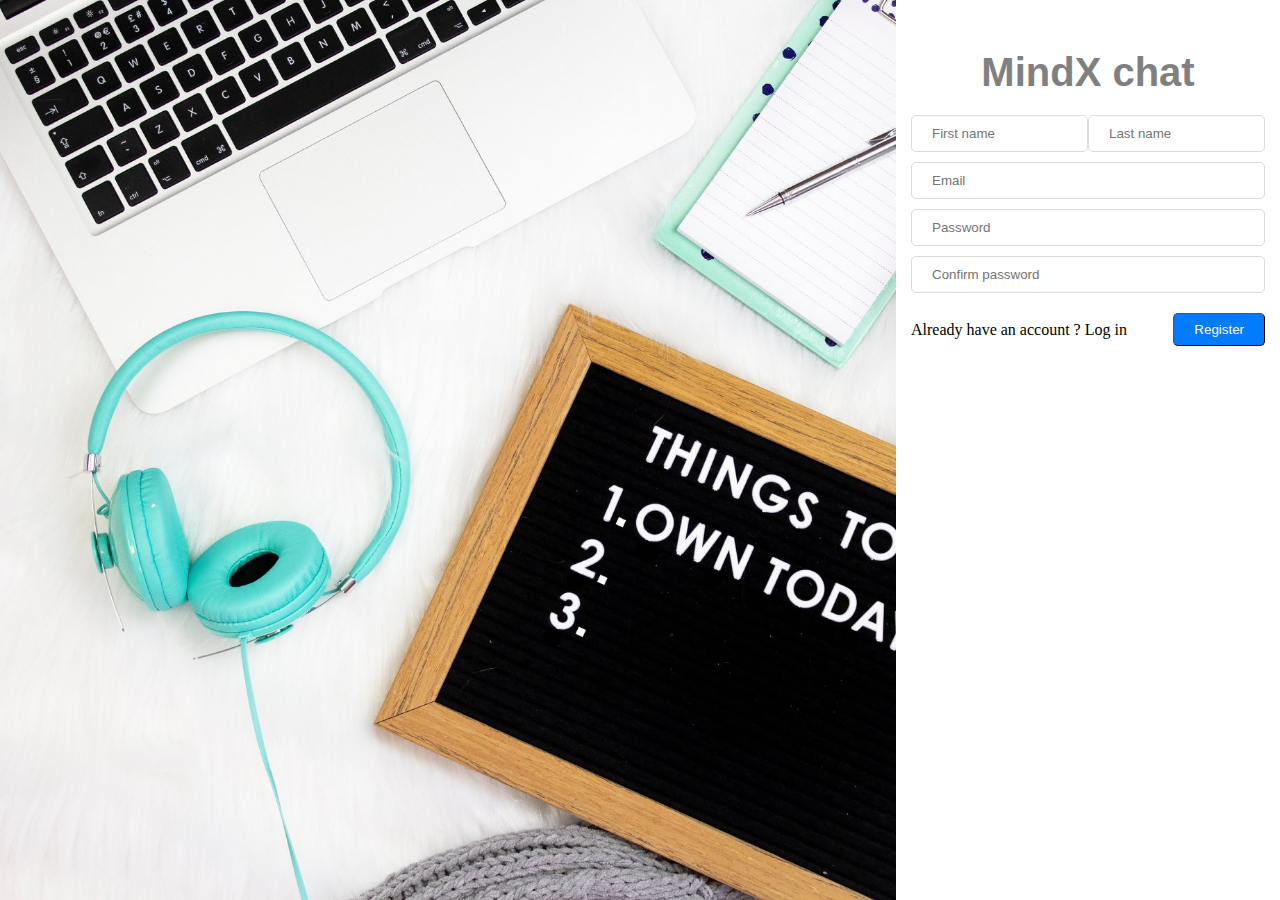
==== index.html @ a43c65f0 "first commit" ====
<!DOCTYPE html>
<html lang="en">
<head>
    <meta charset="UTF-8">
    <meta name="viewport" content="width=device-width, initial-scale=1.0">
    <title>Chat app</title>
    <link rel="stylesheet" href="CSS/register.css">
    <link rel="stylesheet" href="CSS/style.css">
    <link rel="stylesheet" href="CSS/login.css">
</head>
<body>
    <div id = "app"> </div>
    <script src = "JS/component.js"  > </script>
    <script src = "JS/controller.js"  > </script>
    <script src = "JS/index.js"  > </script>
    <script src = "JS/model.js"  > </script>
    <script src = "JS/view.js"  > </script>
</body>
</html>
---- CSS/register.css ----
.register_container {
    height : 100vh;
    background-image: url(../IMG/background_register.jpg);
    background-size:cover;
    display: flex ;
    justify-content: flex-end;
}
.register_container #register_form {
    height : 100vh;
    background-color: white;
    width: 30%;
    padding: 50px 15px ;
    
}
.register_container .register_header {
    font-size: 40px;
    color: grey;
    text-align: center;
    font-weight: 600;
    font-family: sans-serif;
    margin-bottom: 20px;
}
.name_wrapper {
    display: flex;
    justify-content: space-between;
}
---- CSS/style.css ----
*{
    margin: 0px ;
    padding: 0px;
    box-sizing: border-box;
}
.input_wrapper input {
    padding:10px 20px;
    border: 1px solid #dbdbdb;
    border-radius: 5px;
    width : 100%;
    outline: none;
}
.input_wrapper {
    margin-bottom: 10px;
}
.form_action {
    margin-top: 20px;
    display: flex;
    justify-content: space-between;
    align-items : center;
}
.btn {
    padding:8px 20px;
    background: #037bfe;
    color : white;
    border-radius: 5px;
    border-width: 1px;
}
.cursor_pointer {
    cursor: pointer;
}
.error {
    color : red ;
}
---- CSS/login.css ----
.login_container{ 
    height: 100vh;
    background-image: url(../IMG/background_login.jpg);
    background-size: cover;
    display : flex;
    justify-content: flex-end;
}
.login_container #login_form {
    height: 100vh;
    background-color: white;
    width: 30%;
    padding: 50px 15px;
}
.login_header {
    font-size: 40px;
    color: grey;
    text-align: center;
    font-weight: 600;
    font-family: sans-serif;
    margin-bottom: 20px;
}
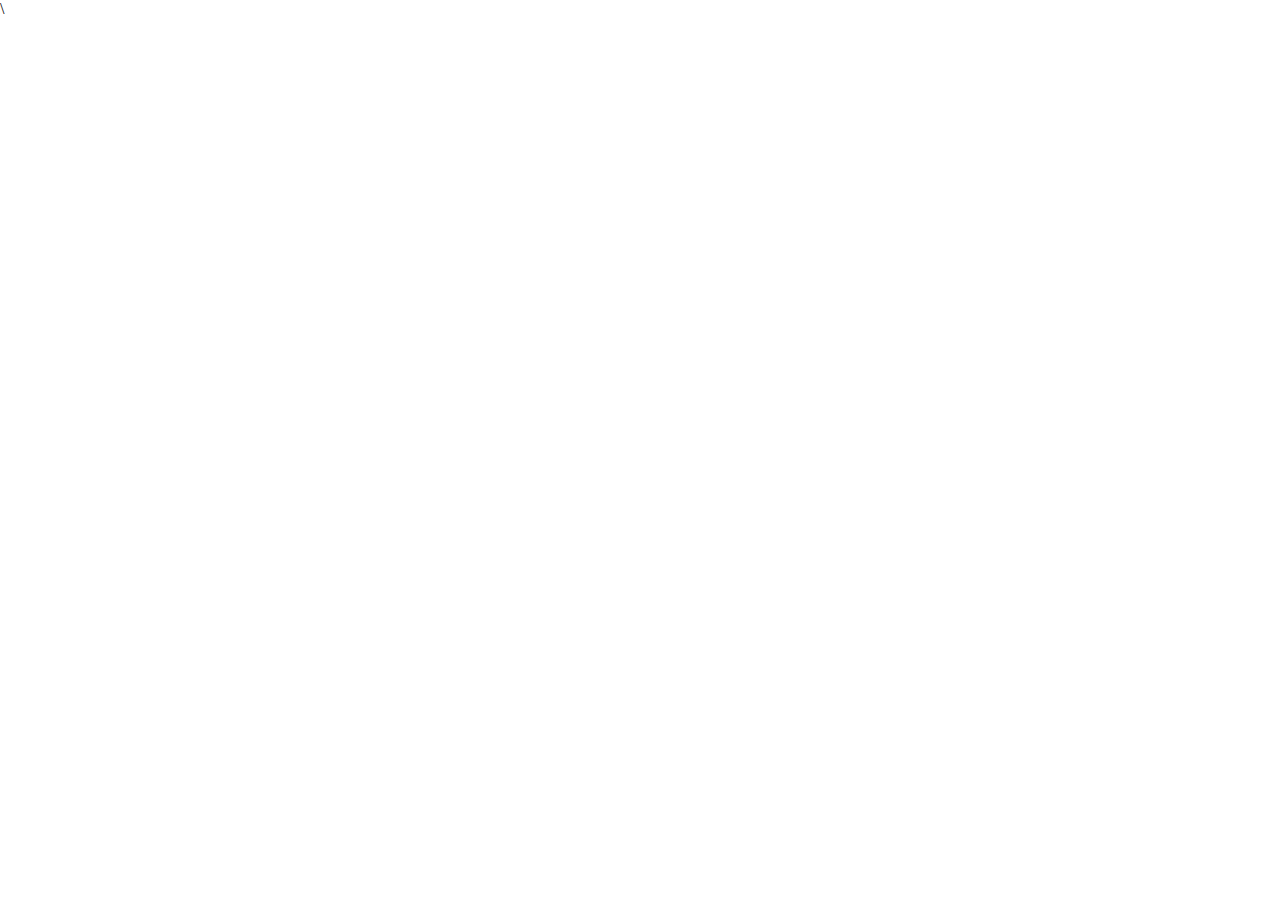
==== commit ae01844d: "no message" ====
--- a/index.html
+++ b/index.html
@@ -4,12 +4,15 @@
     <meta charset="UTF-8">
     <meta name="viewport" content="width=device-width, initial-scale=1.0">
     <title>Chat app</title>
+    <link rel="stylesheet" href="CSS/chat.css" >
     <link rel="stylesheet" href="CSS/register.css">
     <link rel="stylesheet" href="CSS/style.css">
     <link rel="stylesheet" href="CSS/login.css">
 </head>
 <body>
     <div id = "app"> </div>
+    <script src = "https://www.gstatic.com/firebasejs/7.18.0/firebase-app.js"></script> \
+    <script src = "https://www.gstatic.com/firebasejs/7.18.0/firebase-auth.js"></script> 
     <script src = "JS/component.js"  > </script>
     <script src = "JS/controller.js"  > </script>
     <script src = "JS/index.js"  > </script>
--- a/CSS/chat.css
+++ b/CSS/chat.css
@@ -0,0 +1,7 @@
+.welcome {
+    height : 100vh;
+    font-size: 50px;
+    display: flex;
+    align-items: center;
+    justify-content: center;
+}